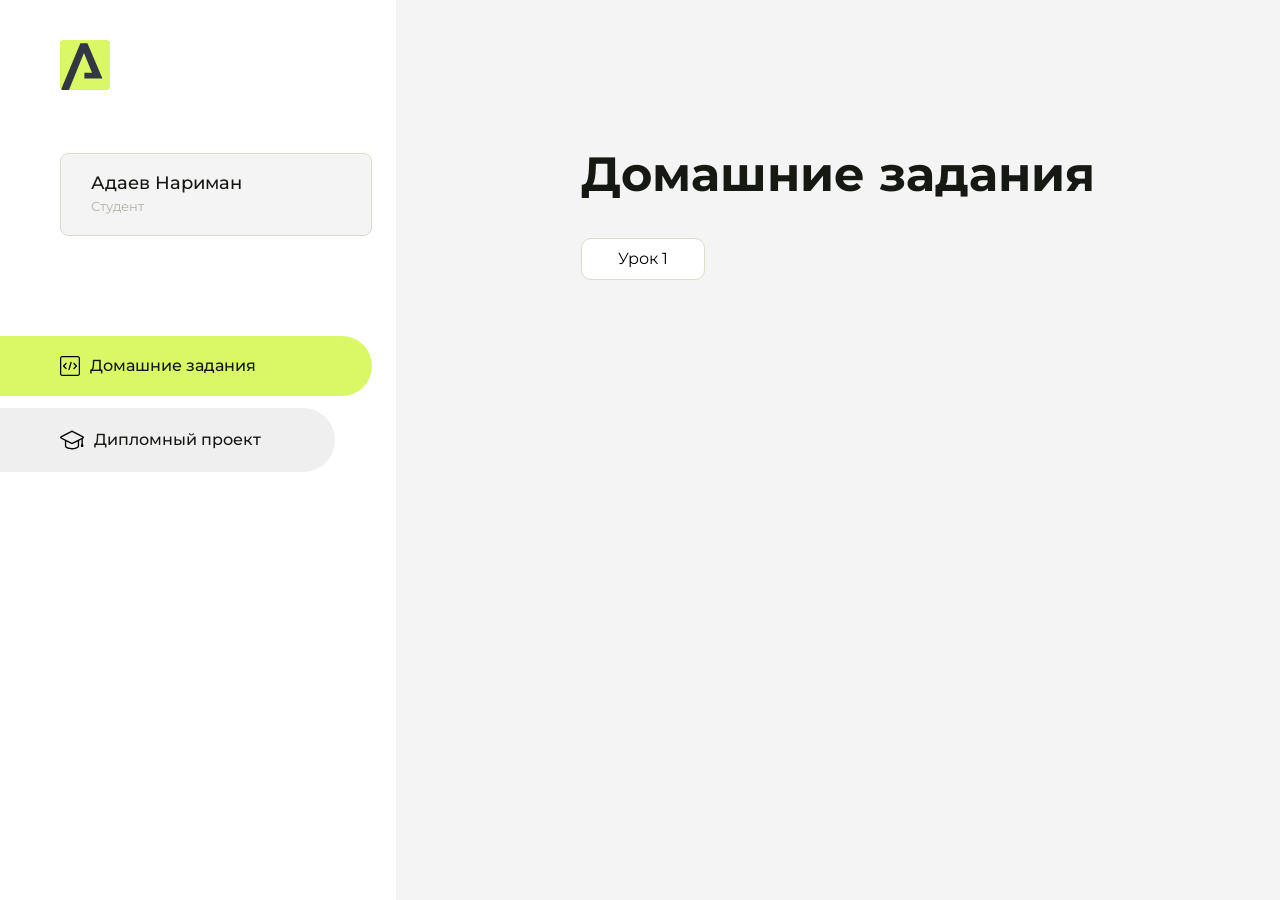
==== index.html @ 92461f24 "Update index.html" ====
<!DOCTYPE html>
<html lang="en">
<head>
    <meta charset="UTF-8">
    <meta name="viewport" content="width=device-width, initial-scale=1.0">
    <title>Домашняя работа</title>
    <link rel="shortcut icon" href="src/logo.ico" type="image/x-icon">
    <link rel="preconnect" href="https://fonts.googleapis.com">
    <link rel="preconnect" href="https://fonts.gstatic.com" crossorigin>
    <link href="https://fonts.googleapis.com/css2?family=Montserrat:wght@400;500;700&family=Rubik:wght@500&display=swap"
          rel="stylesheet">
    <link rel="stylesheet" href="src/style.css">
</head>
<body id="body">
<div class="overlay" id="overlay"></div>
<div class="layout">
    <div class="burger" id="burger">
        <svg viewBox="0 0 24 24" fill="none" xmlns="http://www.w3.org/2000/svg">
            <g id="SVGRepo_bgCarrier" stroke-width="0"></g>
            <g id="SVGRepo_tracerCarrier" stroke-linecap="round" stroke-linejoin="round"></g>
            <g id="SVGRepo_iconCarrier">
                <path d="M4 18L20 18" stroke="#DAF765" stroke-width="2" stroke-linecap="round"></path>
                <path d="M4 12L20 12" stroke="#DAF765" stroke-width="2" stroke-linecap="round"></path>
                <path d="M4 6L20 6" stroke="#DAF765" stroke-width="2" stroke-linecap="round"></path>
            </g>
        </svg>
    </div>
    <aside class="sidebar" id="sidebar">
        <div class="sidebar__inner">
            <div class="logo">
                <svg width="50" height="50" viewBox="0 0 50 50" fill="none" xmlns="http://www.w3.org/2000/svg">
                    <g clip-path="url(#clip0_513_74730)">
                        <path d="M46.17 -0.257004H3.83C1.57281 -0.257004 -0.257 1.57281 -0.257 3.83V46.17C-0.257 48.4272 1.57281 50.257 3.83 50.257H46.17C48.4272 50.257 50.257 48.4272 50.257 46.17V3.83C50.257 1.57281 48.4272 -0.257004 46.17 -0.257004Z"
                              fill="#DAF765"/>
                        <path d="M24.375 38.4H42.461L27.441 3.1585H20.4355C20.4355 3.1585 6.7895 35.881 1.1945 49.294C2.015 50.0275 3.0945 50.257 3.6945 50.257H8.8445L23.954 13.07L32.0465 32.8285H24.375V38.4Z"
                              fill="#323843"/>
                    </g>
                    <defs>
                        <clipPath id="clip0_513_74730">
                            <rect width="50" height="50" fill="white"/>
                        </clipPath>
                    </defs>
                </svg>
            </div>
            <div class="sidebar__user">
                <div class="sidebar__name">Адаев Нариман</div>
                <div class="sidebar__text">Студент</div>
            </div>
            <div class="sidebar__tabs">
                <div class="sidebar__item">
                    <button class="sidebar__button active" id="tasks">
                        <svg xmlns="http://www.w3.org/2000/svg" width="20" height="20" viewBox="0 0 20 20" fill="none">
                            <g clip-path="url(#clip0_704_74543)">
                                <path d="M17.7083 20H2.29167C1.0275 20 0 18.9725 0 17.7083V2.29167C0 1.0275 1.0275 0 2.29167 0H17.7083C18.9725 0 20 1.0275 20 2.29167V17.7083C20 18.9725 18.9725 20 17.7083 20ZM2.29167 1.25C1.7175 1.25 1.25 1.7175 1.25 2.29167V17.7083C1.25 18.2825 1.7175 18.75 2.29167 18.75H17.7083C18.2825 18.75 18.75 18.2825 18.75 17.7083V2.29167C18.75 1.7175 18.2825 1.25 17.7083 1.25H2.29167Z"
                                      fill="black"/>
                                <path d="M6.04167 13.125C5.88167 13.125 5.72167 13.0642 5.6 12.9417L3.1 10.4417C2.85583 10.1975 2.85583 9.80167 3.1 9.5575L5.6 7.0575C5.84417 6.81333 6.24 6.81333 6.48417 7.0575C6.72833 7.30167 6.72833 7.6975 6.48417 7.94167L4.42583 10L6.48417 12.0583C6.72833 12.3025 6.72833 12.6983 6.48417 12.9425C6.36167 13.0642 6.20167 13.125 6.04167 13.125Z"
                                      fill="black"/>
                                <path d="M8.95833 14.1667C8.9 14.1667 8.84 14.1583 8.78167 14.1417C8.45083 14.0442 8.26083 13.6967 8.35833 13.3658L10.4417 6.28251C10.5392 5.95084 10.8892 5.76417 11.2175 5.85917C11.5483 5.95667 11.7383 6.30417 11.6408 6.63501L9.5575 13.7183C9.47833 13.9908 9.22833 14.1667 8.95833 14.1667Z"
                                      fill="black"/>
                                <path d="M13.9583 13.125C13.7983 13.125 13.6383 13.0642 13.5167 12.9417C13.2725 12.6975 13.2725 12.3017 13.5167 12.0575L15.575 9.99916L13.5167 7.94083C13.2725 7.69666 13.2725 7.30083 13.5167 7.05666C13.7608 6.81249 14.1567 6.81249 14.4008 7.05666L16.9008 9.55666C17.145 9.80083 17.145 10.1967 16.9008 10.4408L14.4008 12.9408C14.2783 13.0642 14.1183 13.125 13.9583 13.125Z"
                                      fill="black"/>
                            </g>
                            <defs>
                                <clipPath id="clip0_704_74543">
                                    <rect width="20" height="20" fill="white"/>
                                </clipPath>
                            </defs>
                        </svg>
                        <span>Домашние задания</span></button>
                </div>
                <div class="sidebar__item">
                    <button class="sidebar__button" id="diplom">
                        <svg xmlns="http://www.w3.org/2000/svg" width="24" height="24" viewBox="0 0 24 24" fill="none">
                            <g clip-path="url(#clip0_704_74553)">
                                <path d="M23.2628 10.5971C23.7176 10.365 24 9.90375 24 9.39337C24 8.883 23.7176 8.42175 23.2628 8.18962L12.6135 2.75362C12.2291 2.55824 11.7705 2.55787 11.3854 2.75399L0.736875 8.19C0.282375 8.42175 0 8.883 0 9.39337C0 9.90375 0.282375 10.365 0.736875 10.5971L4.89038 12.7177V18.2074C4.89038 19.8154 8.412 21.393 12 21.393C15.5884 21.393 19.1096 19.815 19.1096 18.2074V12.7174L21.4609 11.517V15.8017L20.901 17.2305C20.7409 17.6389 20.7934 18.0994 21.0405 18.4616C21.2876 18.8246 21.6979 19.041 22.1366 19.041C22.5754 19.041 22.9852 18.8246 23.2324 18.462C23.4795 18.099 23.532 17.6385 23.3719 17.2301L22.8124 15.8021V10.827L23.2628 10.5971ZM17.7623 18.1721C17.6198 18.6375 15.3491 20.0419 12 20.0419C8.65088 20.0419 6.38025 18.6375 6.2415 18.2074V12.3037L6.23887 12.3019C6.23812 12.057 6.1065 11.8207 5.87325 11.7019L1.3515 9.39337L12 3.95737L22.6489 9.39337L12 14.8294L5.87325 11.7019C5.54063 11.5331 4.6695 11.6674 4.5 12C4.33012 12.3322 4.55813 12.5479 4.89038 12.7177L11.3857 16.0331C11.5781 16.1314 11.7889 16.1805 12 16.1805C12.2107 16.1805 12.4222 16.1314 12.6146 16.0331L17.7593 13.407L17.7623 18.1721Z"
                                      fill="black"/>
                            </g>
                            <defs>
                                <clipPath id="clip0_704_74553">
                                    <rect width="24" height="24" fill="white"/>
                                </clipPath>
                            </defs>
                        </svg>
                        <span>Дипломный проект</span></button>
                </div>
            </div>
        </div>

    </aside>
    <div class="content">
        <div class="container">
            <div class="content__block" id="tasksBlock">
                <div class="content__title">Домашние задания</div>
                <ul class="content__list">
                    <li class="content__list-item">
                        <a href="Work-1/fit-studio/index.html">Урок 1</a>
                    </li>
                </ul>
            </div>
            <div class="content__block hidden" id="diplomBlock">
                <div class="content__title">Дипломный проект</div>
                <div class="content__list-diplom">
                    <a href="ПАПКА-С-НОМЕРОМ-УРОКА">Ссылка на ДЗ</a>
                </div>
                <div class="content__decor">
                    <div class="content__decor-text">Давай проверим, чему ты научился!</div>
                    <div class="content__decor-img">
                        <img src="src/decor.png" alt="decor">
                    </div>
                </div>
            </div>
        </div>
    </div>
</div>
<script src="src/index.js"></script>
</body>
</html>
---- src/style.css ----
*{padding: 0;margin: 0;border: 0;}
*,*:before,*:after{-webkit-box-sizing: border-box;box-sizing: border-box;}
:focus,:active{outline: none;}
a:focus,a:active{outline: none;}
nav,footer,header,aside{display: block;}
html,body{
    height:100%;width:100%;
    font-size:100%;line-height:1;-ms-text-size-adjust:100%;-moz-text-size-adjust:100%;-webkit-text-size-adjust:100%;}
input,button,textarea{font-family:inherit;}
input::-ms-clear{display: none;}
button{cursor: pointer;}
button::-moz-focus-inner{padding:0;border:0;}
a,a:visited{text-decoration: none;}
a:hover{text-decoration: none;}
ul li{list-style: none;}
img{vertical-align: top;}
h1,h2,h3,h4,h5,h6{font-size:inherit;font-weight: inherit;}
a{color:inherit;}



body {
    font-family: "Montserrat",SansSerif;
    color: black;
}

body.overflow {
    overflow: hidden;
}



.layout {
    display: -webkit-box;
    display: -ms-flexbox;
    display: flex;
    min-height: 100vh;
}

.sidebar {
    padding: 40px 24px 40px 0;
    -ms-flex-negative: 0;
    flex-shrink: 0;
    background-color: white;
}



.content {
    -webkit-box-flex: 1;
    -ms-flex-positive: 1;
    flex-grow: 1;
    background-color: #F4F4F4;
}

.container {
    display: -webkit-box;
    display: -ms-flexbox;
    display: flex;
    -webkit-box-orient: vertical;
    -webkit-box-direction: normal;
    -ms-flex-direction: column;
    flex-direction: column;
    -webkit-box-pack: center;
    -ms-flex-pack: center;
    justify-content: center;
    -webkit-box-align: center;
    -ms-flex-align: center;
    align-items: center;
    padding: 150px 60px 80px 60px;
}


.logo {
    margin-left: 60px;
    margin-bottom: 60px;
}

.sidebar__user {
    background-color: #F4F4F4;
    padding: 20px 30px;
    margin-left: 60px;
    margin-bottom: 100px;
    border-radius: 8px;
    border: 1px solid #DADEC9;
}

.sidebar__name {
    color:#161814;
    font-size: 18px;
    font-weight: 500;
    margin-bottom: 6px;
}

.sidebar__text {
    color: #AFB1A7;
    font-size: 13px;
    font-weight: 400;
    line-height: 130%; /* 16.9px */
}

.sidebar__item {
    width: 372px;
}

.sidebar__button {
    display: -webkit-box;
    display: -ms-flexbox;
    display: flex;
    -webkit-box-align: center;
    -ms-flex-align: center;
    align-items: center;
    gap: 10px;
    padding: 20px 60px;
    margin-bottom: 12px;
    border-radius: 0px 100px 100px 0px;
    -webkit-transition: all .5s;
    -o-transition: all .5s;
    transition: all .5s;
    cursor: pointer;
    width: 90%;
    color:#161814;
    font-size: 16px;
    font-weight: 500;
}

.sidebar__button.active , .sidebar__button:hover {
    width: 100%;
    background-color: #DAF765;
}


.content__title {
    color: #161814;
    font-size: 48px;
    font-weight: 700;
    margin-bottom: 40px;
}

.content__list {
    display: -webkit-box;
    display: -ms-flexbox;
    display: flex;
    -webkit-box-align: center;
    -ms-flex-align: center;
    align-items: center;
    -ms-flex-wrap: wrap;
    flex-wrap: wrap;
    gap: 20px;
}



.content__list-item  {
    cursor: pointer;
    padding: 12px 18px;
    background-color: #fff;
    border-radius: 10px;
    border: 1px solid #DADEC9;
    -webkit-transition: all .3s;
    -o-transition: all .3s;
    transition: all .3s;
}

.content__list-item:hover,.content__list-diplom:hover {
    background-color: #AFB1A7;
}

li a {
    padding: 12px 18px;

}


.content__list-diplom {
    -webkit-transition: all .3s;
    -o-transition: all .3s;
    transition: all .3s;
    display: inline-block;
    padding: 12px 18px;
    background-color: #fff;
    border-radius: 10px;
    border: 1px solid #DADEC9;
}

.content__decor {
    display: -webkit-box;
    display: -ms-flexbox;
    display: flex;
    -webkit-box-align: center;
    -ms-flex-align: center;
    align-items: center;
}

.content__decor-text {
    color:#BEDD44;
    font-size: 36px;
    font-weight: 700;
    line-height: 110%; /* 39.6px */
}

.content__block {
    max-width: 1200px;
}

.content__block.hidden {
    display: none;
}

.content__decor-img img{
    width: 100%;
}

.burger {
    display: none;
    padding: 5px;
    position: fixed;
    top: 3%;
    right: 7%;
    width: 40px;
    height: 40px;
    background-color: #161814;
    border-radius: 50%;
    z-index: 10;
    border: 1px solid #DAF765;
}

@media (max-width: 768px) {
    .burger {
        display: block;
    }

    .sidebar {
        -webkit-transition: all .3s;
        -o-transition: all .3s;
        transition: all .3s;
        -webkit-transform: translateX(-100%);
        -ms-transform: translateX(-100%);
        transform: translateX(-100%);
        position: fixed;
        top: 0;
        left: 0;
        bottom: 0;
        z-index: 5;
    }

    .sidebar.show {
        -webkit-transform: translateX(0%);
        -ms-transform: translateX(0%);
        transform: translateX(0%);
    }

    .overlay {
        opacity: 0;
        pointer-events: none;
        -webkit-transition: all .3s;
        -o-transition: all .3s;
        transition: all .3s;
        position: absolute;
        top: 0;
        right: 0;
        left: 0;
        bottom: 0;
        z-index: 3;
        background-color: #000000e0;
    }

    .overlay.show {
        opacity: 1;
        pointer-events: all;
    }

    .container {
        padding: 40px 20px;
        min-height: 100%;
    }

    .content__decor {
        margin-top: 20px;
        -webkit-box-orient: vertical;
        -webkit-box-direction: normal;
        -ms-flex-direction: column;
        flex-direction: column;
    }
}

@media (max-width: 400px) {
    .sidebar__user {
        margin-left: 0;
    }
}
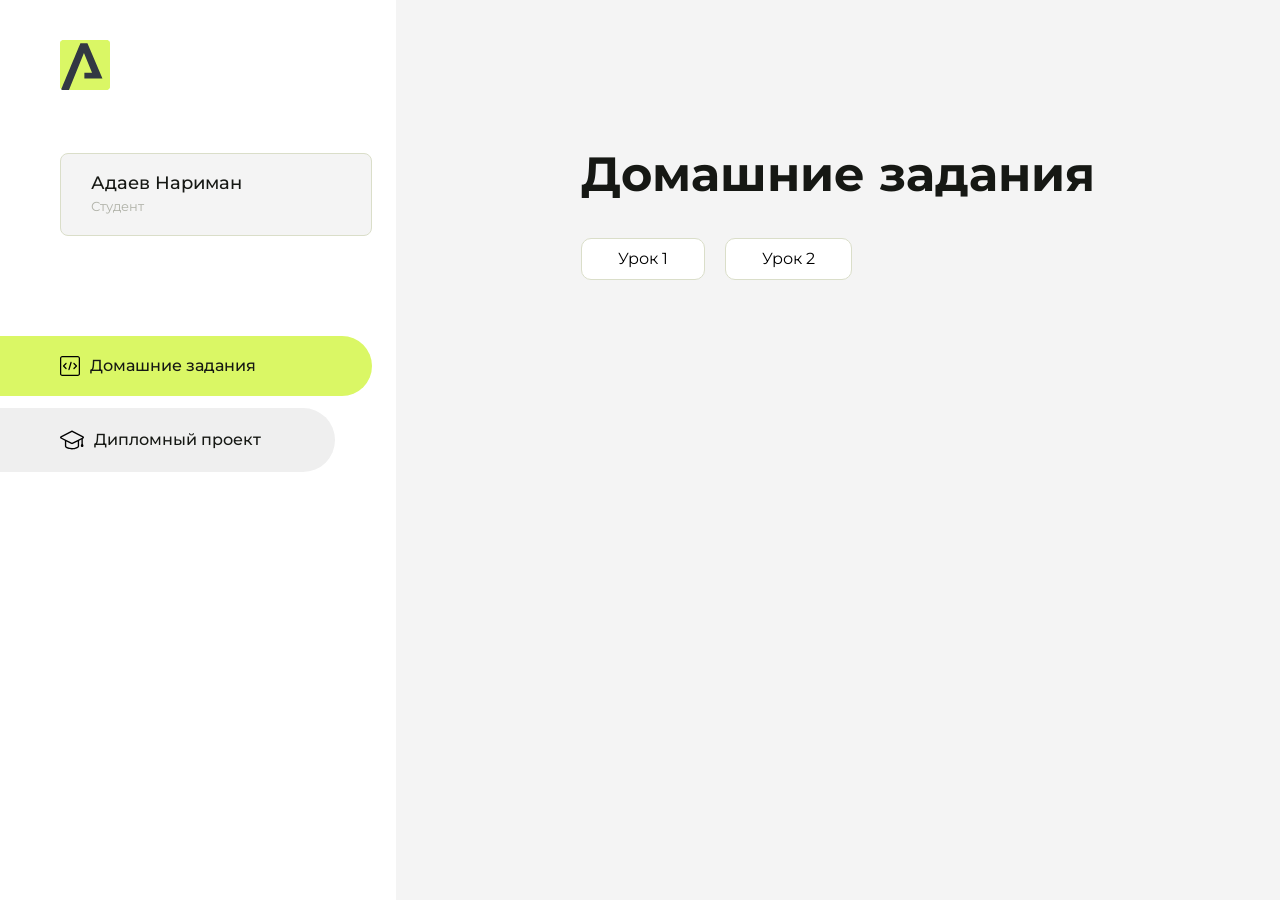
==== commit b3c73c1e: "Update index.html" ====
--- a/index.html
+++ b/index.html
@@ -95,6 +95,9 @@
                     <li class="content__list-item">
                         <a href="Work-1/fit-studio/index.html">Урок 1</a>
                     </li>
+                    <li class="content__list-item">
+                        <a href="Work-2/Pulse Fitness Center/index.html">Урок 2</a>
+                    </li>
                 </ul>
             </div>
             <div class="content__block hidden" id="diplomBlock">
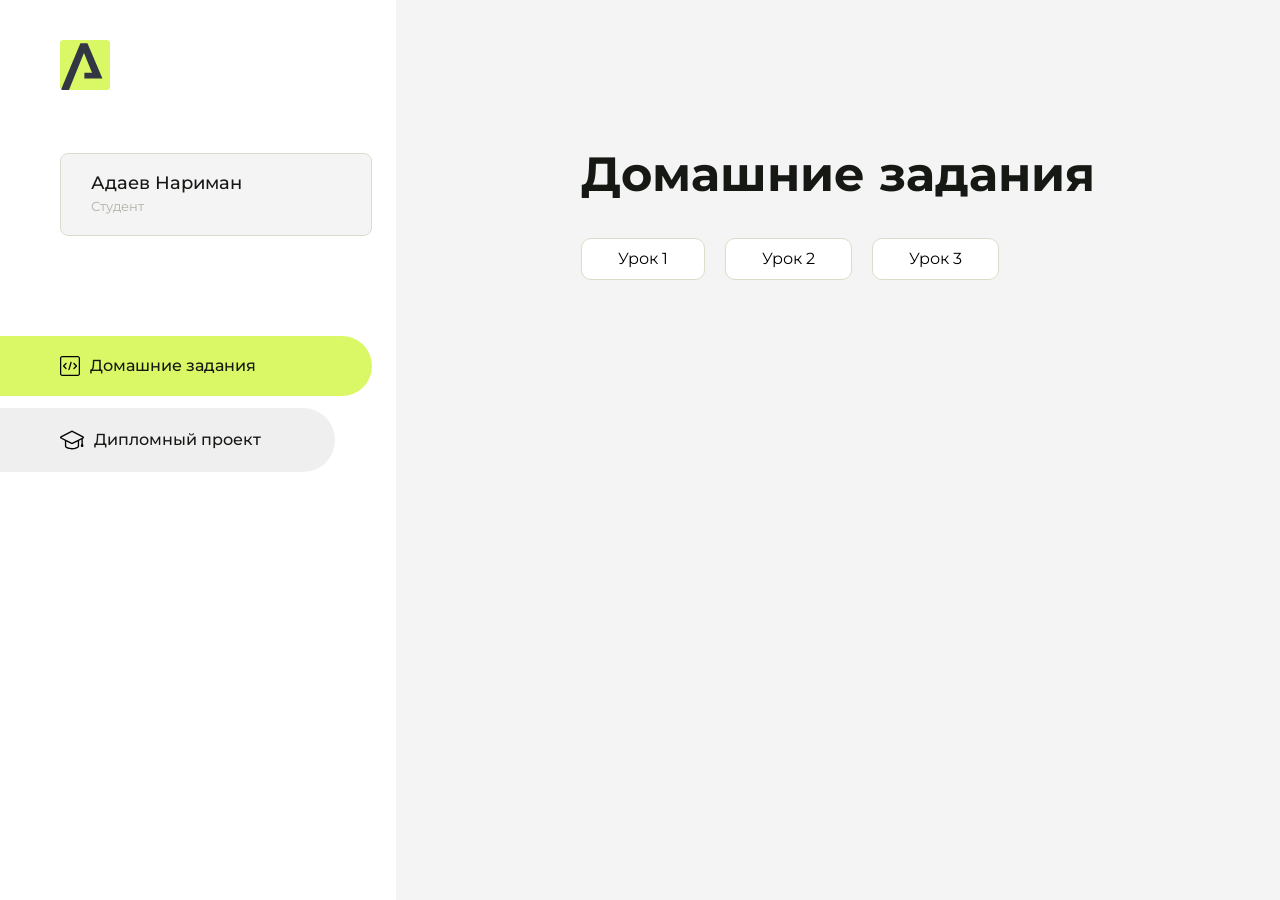
==== commit b6e24114: "Update index.html" ====
--- a/index.html
+++ b/index.html
@@ -96,7 +96,10 @@
                         <a href="Work-1/fit-studio/index.html">Урок 1</a>
                     </li>
                     <li class="content__list-item">
-                        <a href="Work-2/Pulse Fitness Center/index.html">Урок 2</a>
+                        <a href="Work-2/Grid/index.html">Урок 2</a>
+                    </li>
+                    <li class="content__list-item">
+                        <a href="Work-3/fit-studio/index.html">Урок 3</a>
                     </li>
                 </ul>
             </div>
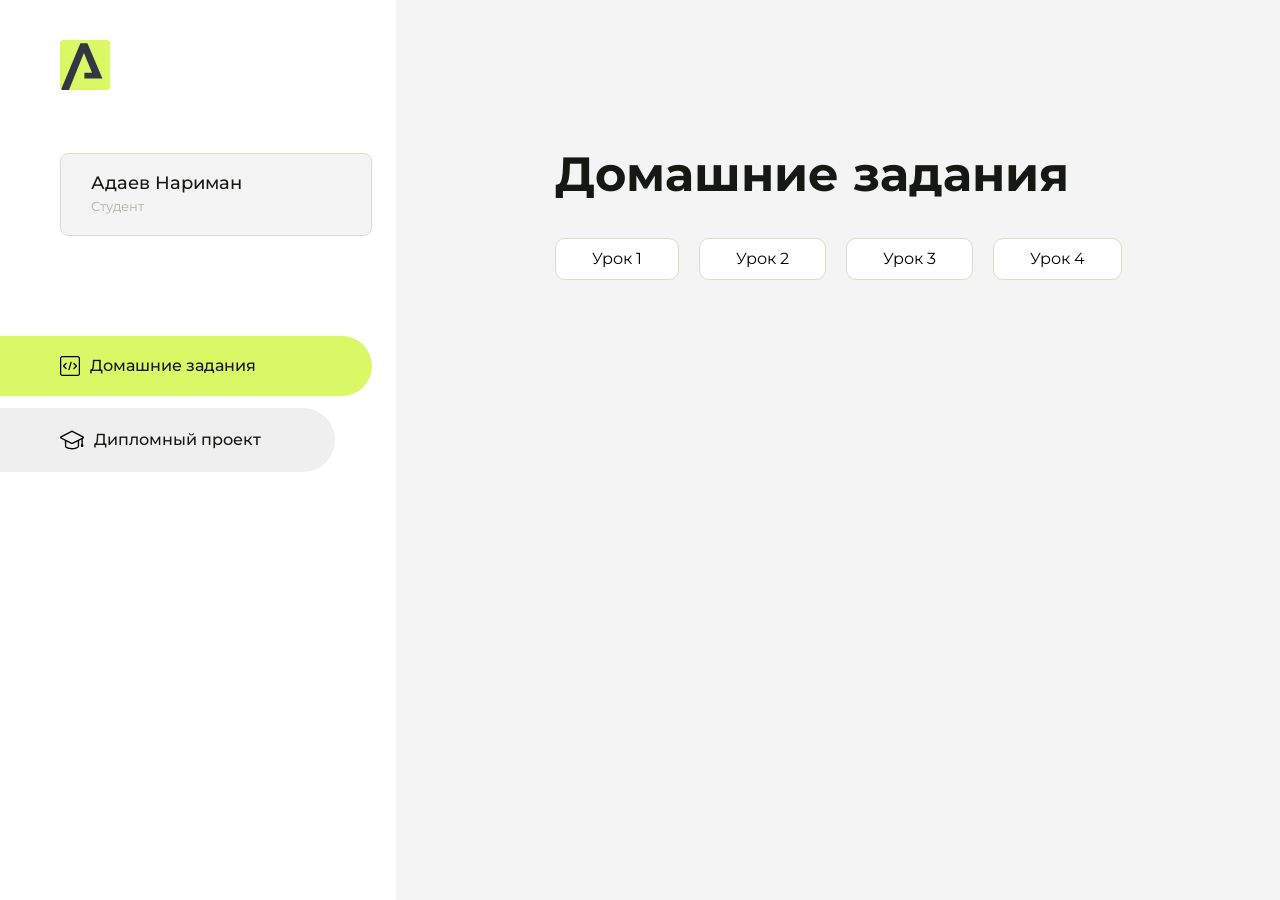
==== commit 129f3a1b: "Update index.html" ====
--- a/index.html
+++ b/index.html
@@ -101,6 +101,9 @@
                     <li class="content__list-item">
                         <a href="Work-3/fit-studio/index.html">Урок 3</a>
                     </li>
+                    <li class="content__list-item">
+                        <a href="Work-4/Pulse Fitness Center/index.html">Урок 4</a>
+                    </li>
                 </ul>
             </div>
             <div class="content__block hidden" id="diplomBlock">
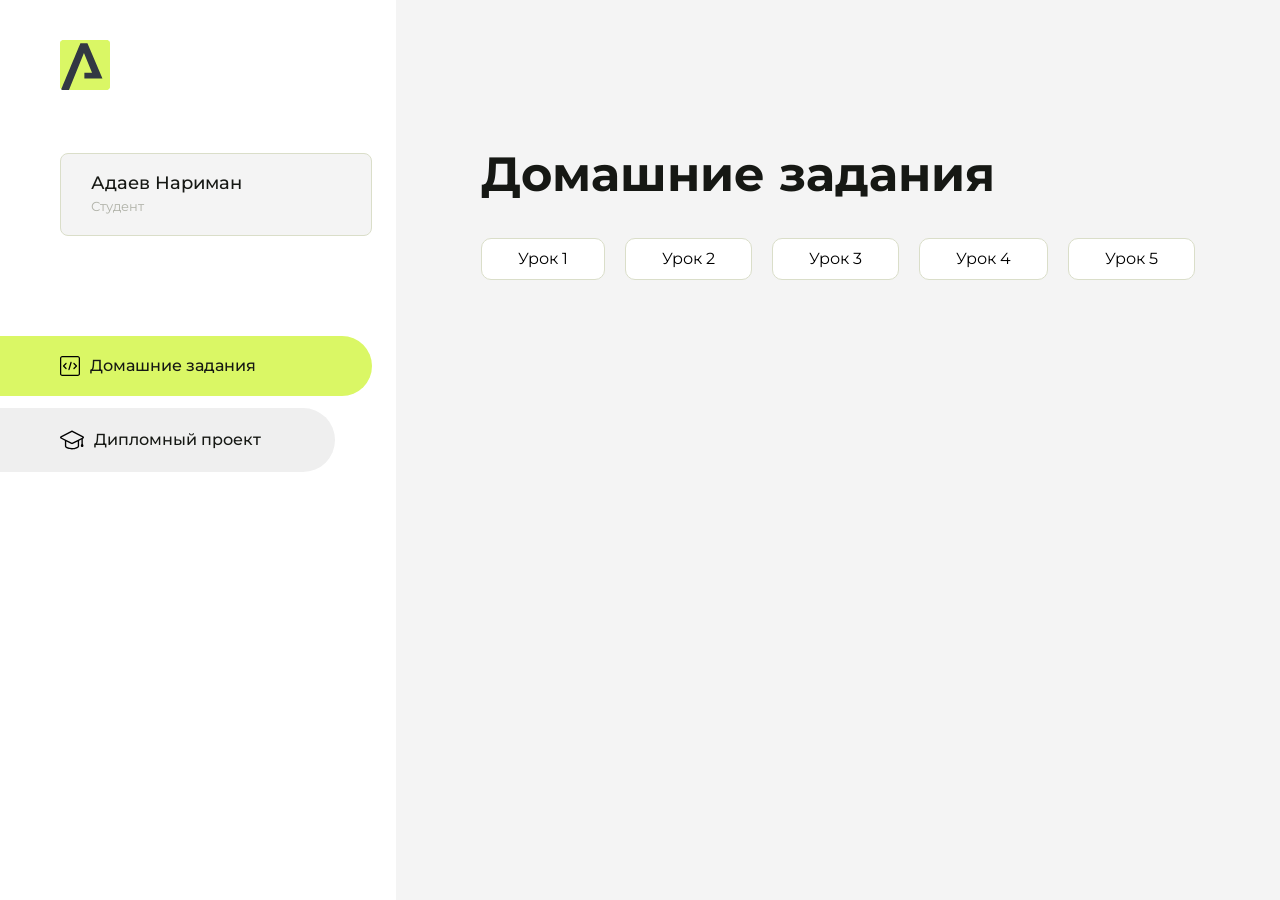
==== commit 0231b608: "Update index.html" ====
--- a/index.html
+++ b/index.html
@@ -104,6 +104,9 @@
                     <li class="content__list-item">
                         <a href="Work-4/Pulse Fitness Center/index.html">Урок 4</a>
                     </li>
+                    <li class="content__list-item">
+                        <a href="Work-5/JavaScript/index.html">Урок 5</a>
+                    </li>
                 </ul>
             </div>
             <div class="content__block hidden" id="diplomBlock">
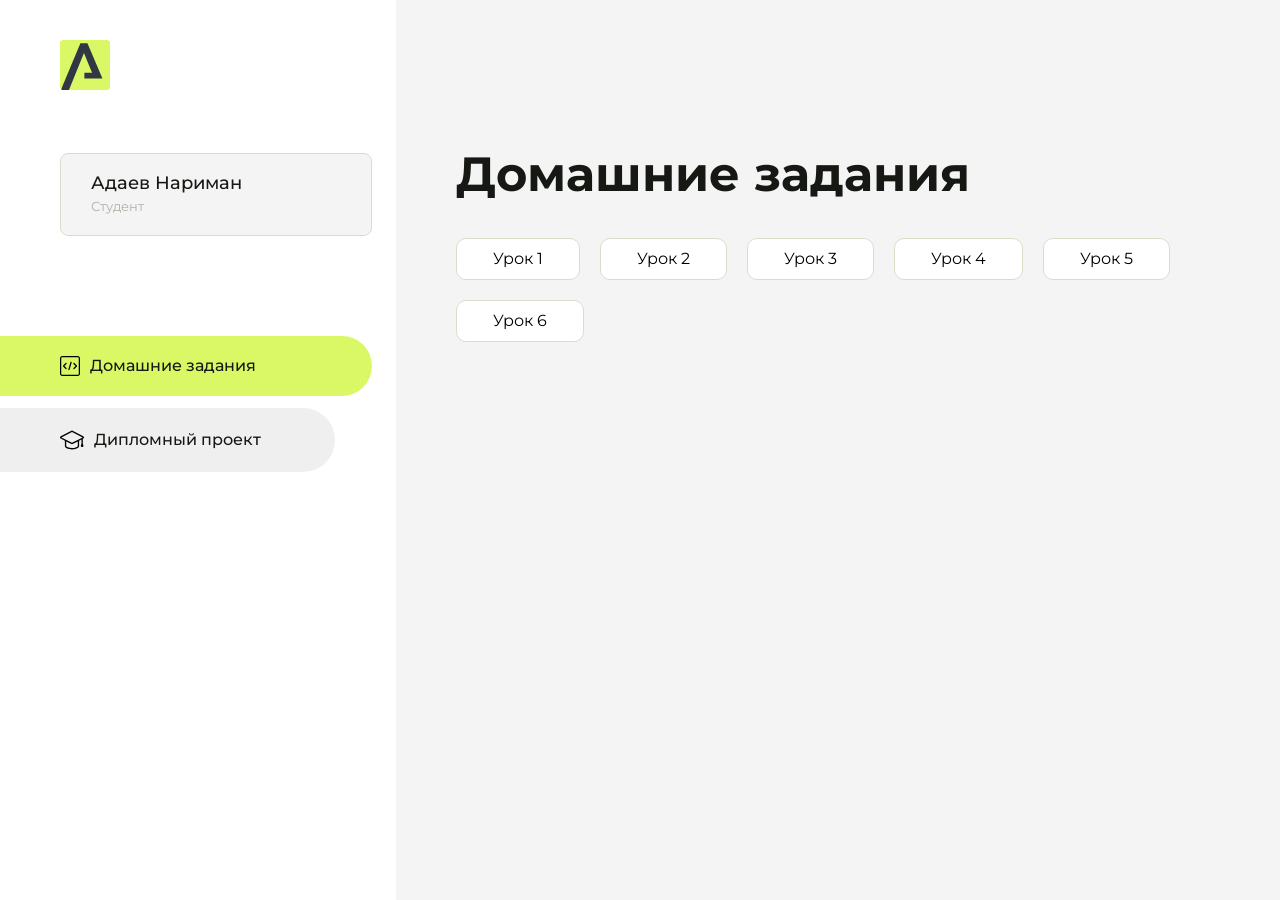
==== commit a248b33d: "Update index.html" ====
--- a/index.html
+++ b/index.html
@@ -107,6 +107,9 @@
                     <li class="content__list-item">
                         <a href="Work-5/JavaScript/index.html">Урок 5</a>
                     </li>
+                    <li class="content__list-item">
+                        <a href="Nike/index.html">Урок 6</a>
+                    </li>
                 </ul>
             </div>
             <div class="content__block hidden" id="diplomBlock">
